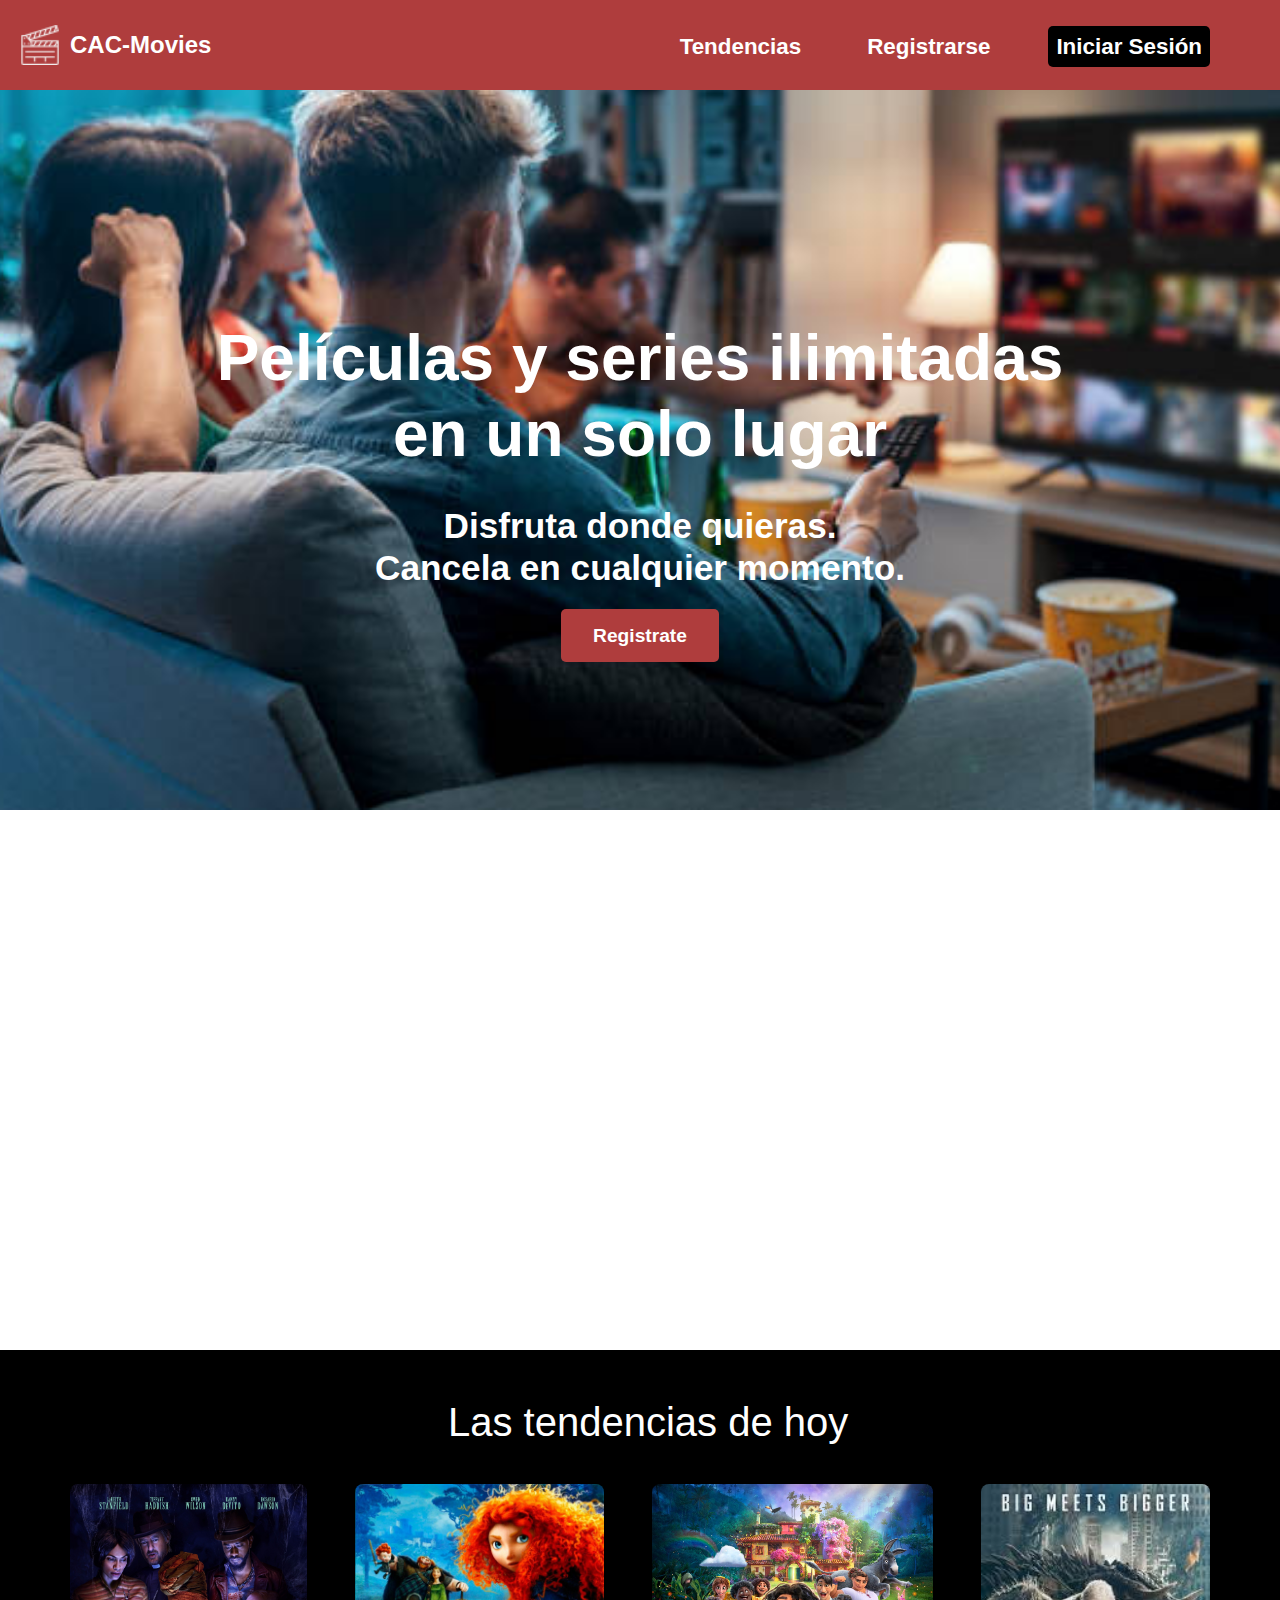
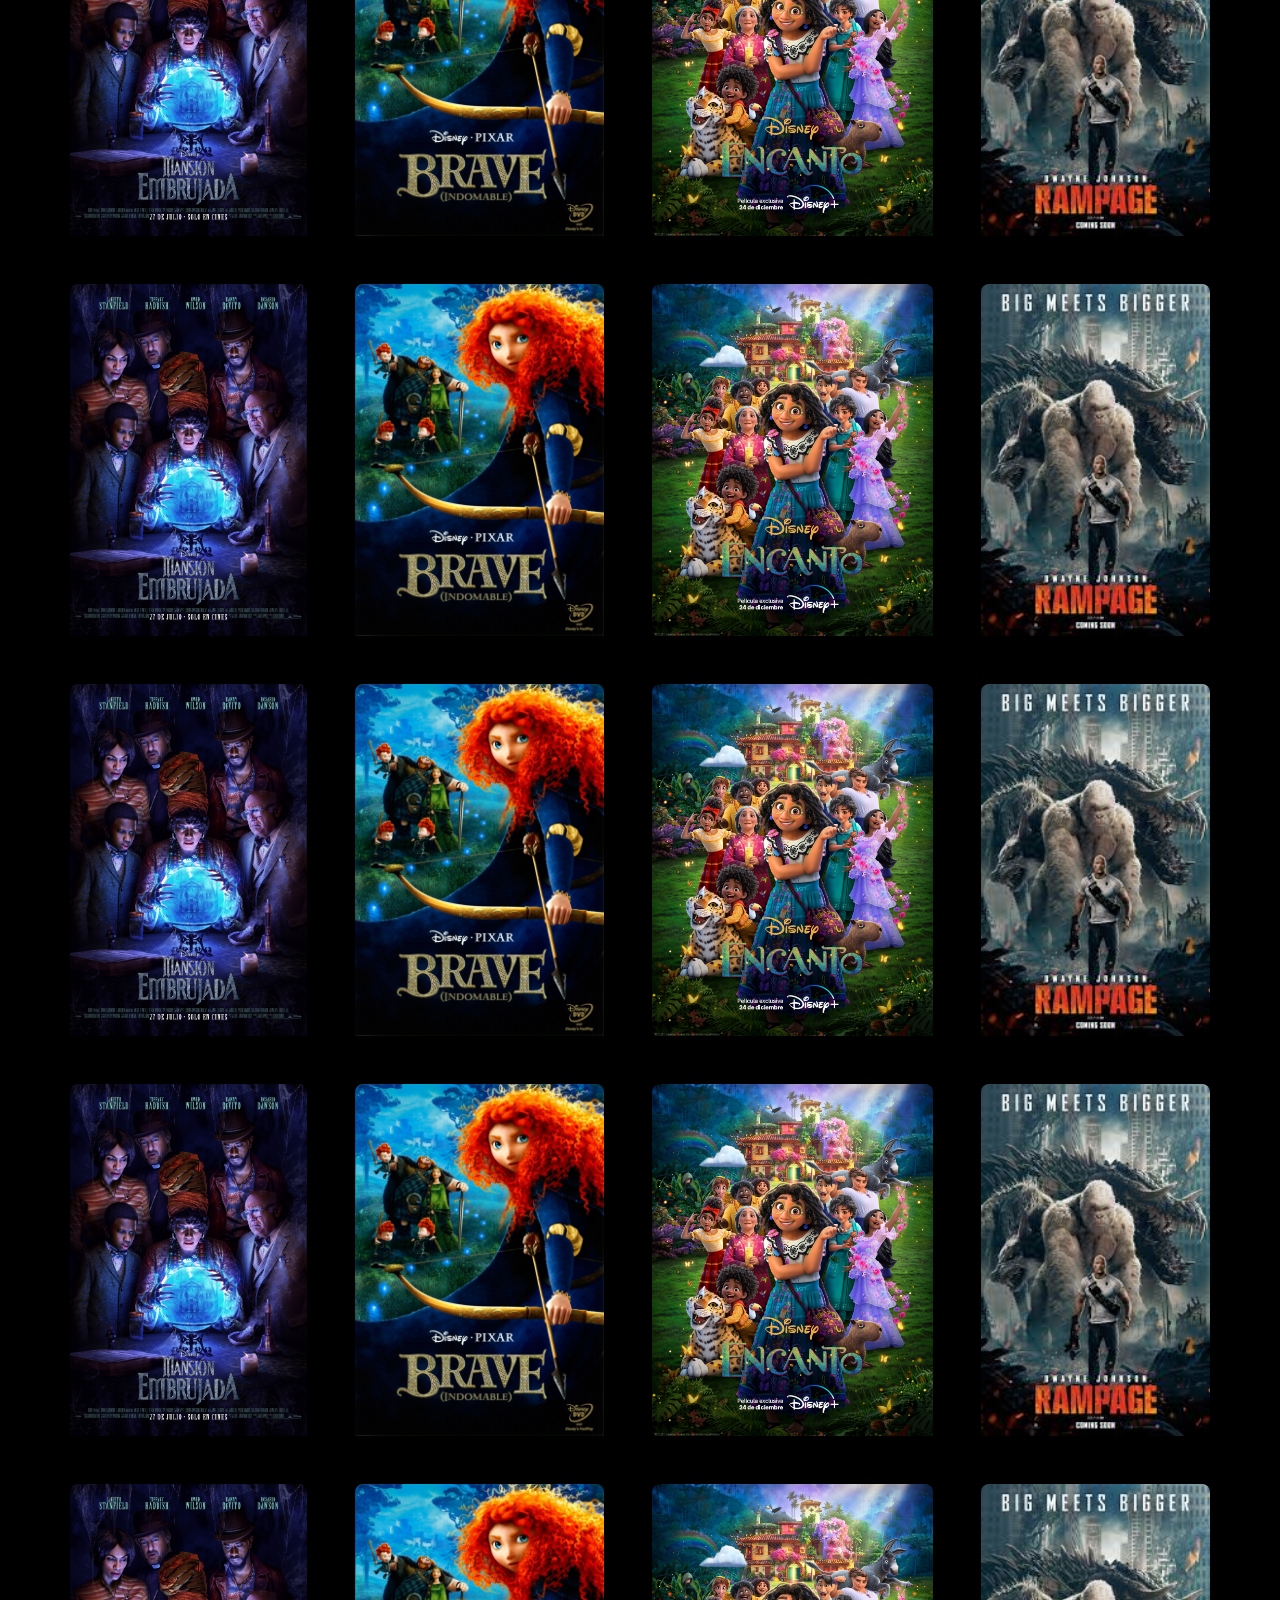
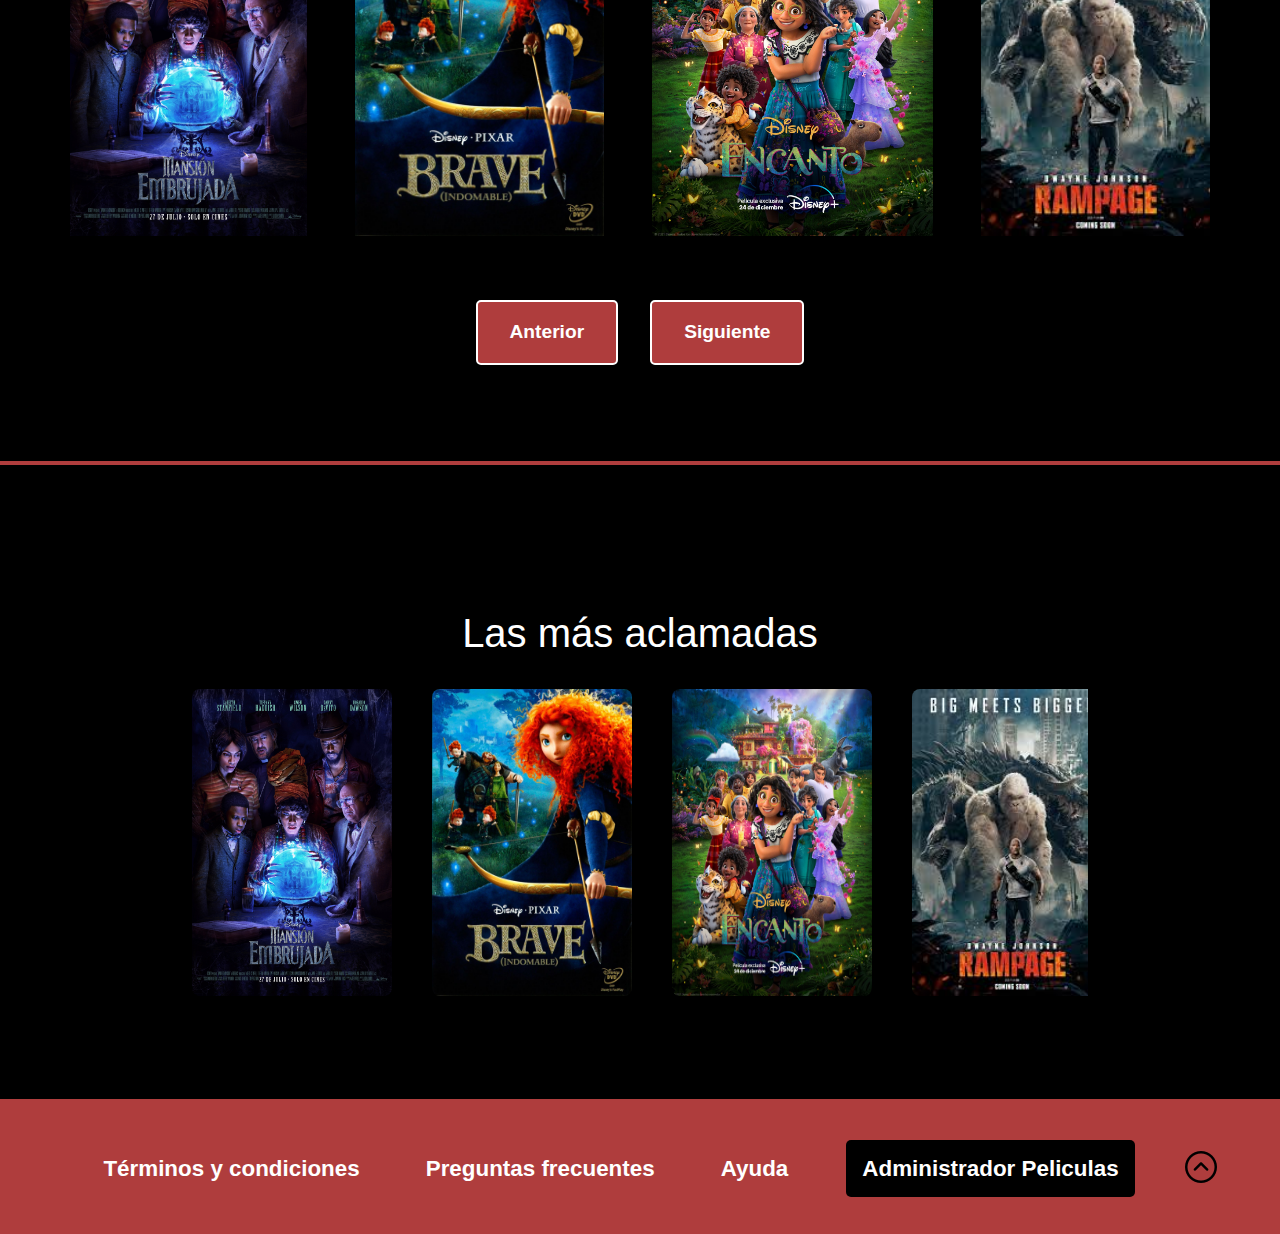
==== Entrega_Front/index.html @ 3d93bcd3 "agrego archivos" ====
<!DOCTYPE html>
<html lang="en">

<head>
    <meta charset="UTF-8">
    <meta name="viewport" content="width=device-width, initial-scale=1.0">
   
    <link rel="stylesheet" href="styles/style.css">
    <link rel="preconnect" href="https://fonts.googleapis.com">
    <link rel="preconnect" href="https://fonts.gstatic.com" crossorigin>
    <link
        href="https://fonts.googleapis.com/css2?family=Nunito+Sans:ital,opsz,wght@0,6..12,200..1000;1,6..12,200..1000&display=swap"
        rel="stylesheet">
    <link href="https://cdn.jsdelivr.net/npm/bootstrap@5.3.3/dist/css/bootstrap.min.css" rel="stylesheet"
        integrity="sha384-QWTKZyjpPEjISv5WaRU9OFeRpok6YctnYmDr5pNlyT2bRjXh0JMhjY6hW+ALEwIH" crossorigin="anonymous">
    <script src="https://cdn.jsdelivr.net/npm/bootstrap@5.3.3/dist/js/bootstrap.bundle.min.js"
        integrity="sha384-YvpcrYf0tY3lHB60NNkmXc5s9fDVZLESaAA55NDzOxhy9GkcIdslK1eN7N6jIeHz"
        crossorigin="anonymous"></script>
    <link rel="shortcut icon" href="img/claqueta.png" />
    <title>CAC-MOVIES</title>



</head>

<body>
    <nav    >
        <div class="logo">
            <img src="img/logo.png" alt=""> CAC-Movies
        </div>
        <ul class="listaNav">
            <li class="lista"><a class="linkNav" href="#tendencias">Tendencias</a></li>
            <li class="lista"><a class="linkNav" href="pages/registro.html">Registrarse</a></li>
            <li class="lista"><a class="linkNav iniciarSesion" href="pages/inicio_sesion.html">Iniciar Sesión</a></li>
        </ul>
    </nav>
    <main  id="main"  class="main">
        <section class="seccion_1">
            <div >
            <h1 class="tituloPrincipal">Películas y series ilimitadas <br> en un solo lugar</h1>
            <h2 class="subtituloPrincipal">Disfruta donde quieras. <br> Cancela en cualquier momento.</h2>
            <a class="botonRegistrarse" href="./pages/registro.html">Registrate</a>
        </div>  
        </section>

        <section class="seccion_2">
            <h2 class="tituloSection">¿Qué estas buscando para ver?</h2>
            <form class="buscador">
                <input class="inputBuscador" type="text" placeholder="Buscar..." />
                <input class="botonBuscador" type="submit" value="Buscar">
            </form>
        </section>
        <section class="seccion_3">
            <h1 class="tituloSection  tituloPeli">Las tendencias de hoy</h1>
                <section class="">
                    <div class= "d-flex justify-content-center  flex-wrap   gap-5">
                        <div class="">
                            <div class="bg-image hover-overlay ripple shadow-1-strong rounded" data-ripple-color="light" style="margin: 0 auto;">
                                <a href="pages/detalle_peli.html" class="movie">
                                    <img src="img/pelicula1.jpeg" class="w-85" style="max-width: 100%; height: auto  rounded;" />
                                    <div class="overlay">Mansión embrujada</div>
                                </a>
                              
                            </div>
                        </div>
                        
                        <div class="">
                            <div class="bg-image hover-overlay ripple shadow-1-strong rounded" data-ripple-color="light" style="margin: 0 auto;">
                                <a href="pages/detalle_peli.html" class="movie">
                                    <img src="img/peliculaBrave.jpg" class="w-85" style="max-width: 100%; height: auto  rounded;" />
                                    <div class="overlay">Brave</div>
                                </a>
                              
                            </div>
                        </div>
                       
                        <div class="">
                            <div class="bg-image hover-overlay ripple shadow-1-strong rounded" data-ripple-color="light" style="margin: 0 auto;">
                                <a href="pages/detalle_peli.html" class="movie">
                                    <img src="img/peliculaEncanto.jpeg" class="w-85" style="max-width: 100%; height: auto  rounded;" />
                                    <div class="overlay">Encanto</div>
                                </a>
                              
                            </div>
                        </div>
                        <div class="">
                            <div class="bg-image hover-overlay ripple shadow-1-strong rounded" data-ripple-color="light" style="margin: 0 auto;">
                                <a href="pages/detalle_peli.html" class="movie">
                                    <img src="img/peliRampage.jpg" class="w-85" style="max-width: 100%; height: auto  rounded;" />
                                    <div class="overlay">Rampage</div>
                                </a>
                              
                            </div>
                        </div>
                    </div>
                </section>
                <section class="">
                    <div class= "d-flex justify-content-center  flex-wrap   gap-5">
                        <div class="">
                            <div class="bg-image hover-overlay ripple shadow-1-strong rounded" data-ripple-color="light" style="margin: 0 auto;">
                                <a href="pages/detalle_peli.html" class="movie">
                                    <img src="img/pelicula1.jpeg" class="w-85" style="max-width: 100%; height: auto  rounded;" />
                                    <div class="overlay">Mansión embrujada</div>
                                </a>
                              
                            </div>
                        </div>
                        
                        <div class="">
                            <div class="bg-image hover-overlay ripple shadow-1-strong rounded" data-ripple-color="light" style="margin: 0 auto;">
                                <a href="pages/detalle_peli.html" class="movie">
                                    <img src="img/peliculaBrave.jpg" class="w-85" style="max-width: 100%; height: auto  rounded;" />
                                    <div class="overlay">Brave</div>
                                </a>
                              
                            </div>
                        </div>
                       
                        <div class="">
                            <div class="bg-image hover-overlay ripple shadow-1-strong rounded" data-ripple-color="light" style="margin: 0 auto;">
                                <a href="pages/detalle_peli.html" class="movie">
                                    <img src="img/peliculaEncanto.jpeg" class="w-85" style="max-width: 100%; height: auto  rounded;" />
                                    <div class="overlay">Encanto</div>
                                </a>
                              
                            </div>
                        </div>
                        <div class="">
                            <div class="bg-image hover-overlay ripple shadow-1-strong rounded" data-ripple-color="light" style="margin: 0 auto;">
                                <a href="pages/detalle_peli.html" class="movie">
                                    <img src="img/peliRampage.jpg" class="w-85" style="max-width: 100%; height: auto  rounded;" />
                                    <div class="overlay">Rampage</div>
                                </a>
                              
                            </div>
                        </div>
                    </div>
                </section>
                <section class="">
                    <div class= "d-flex justify-content-center  flex-wrap   gap-5">
                        <div class="">
                            <div class="bg-image hover-overlay ripple shadow-1-strong rounded" data-ripple-color="light" style="margin: 0 auto;">
                                <a href="pages/detalle_peli.html" class="movie">
                                    <img src="img/pelicula1.jpeg" class="w-85" style="max-width: 100%; height: auto  rounded;" />
                                    <div class="overlay">Mansión embrujada</div>
                                </a>
                              
                            </div>
                        </div>
                        
                        <div class="">
                            <div class="bg-image hover-overlay ripple shadow-1-strong rounded" data-ripple-color="light" style="margin: 0 auto;">
                                <a href="pages/detalle_peli.html" class="movie">
                                    <img src="img/peliculaBrave.jpg" class="w-85" style="max-width: 100%; height: auto  rounded;" />
                                    <div class="overlay">Brave</div>
                                </a>
                              
                            </div>
                        </div>
                       
                        <div class="">
                            <div class="bg-image hover-overlay ripple shadow-1-strong rounded" data-ripple-color="light" style="margin: 0 auto;">
                                <a href="pages/detalle_peli.html" class="movie">
                                    <img src="img/peliculaEncanto.jpeg" class="w-85" style="max-width: 100%; height: auto  rounded;" />
                                    <div class="overlay">Encanto</div>
                                </a>
                              
                            </div>
                        </div>
                        <div class="">
                            <div class="bg-image hover-overlay ripple shadow-1-strong rounded" data-ripple-color="light" style="margin: 0 auto;">
                                <a href="pages/detalle_peli.html" class="movie">
                                    <img src="img/peliRampage.jpg" class="w-85" style="max-width: 100%; height: auto  rounded;" />
                                    <div class="overlay">Rampage</div>
                                </a>
                              
                            </div>
                        </div>
                    </div>
                </section>
                <section class="">
                    <div class= "d-flex justify-content-center  flex-wrap   gap-5">
                        <div class="">
                            <div class="bg-image hover-overlay ripple shadow-1-strong rounded" data-ripple-color="light" style="margin: 0 auto;">
                                <a href="pages/detalle_peli.html" class="movie">
                                    <img src="img/pelicula1.jpeg" class="w-85" style="max-width: 100%; height: auto  rounded;" />
                                    <div class="overlay">Mansión embrujada</div>
                                </a>
                              
                            </div>
                        </div>
                        
                        <div class="">
                            <div class="bg-image hover-overlay ripple shadow-1-strong rounded" data-ripple-color="light" style="margin: 0 auto;">
                                <a href="pages/detalle_peli.html" class="movie">
                                    <img src="img/peliculaBrave.jpg" class="w-85" style="max-width: 100%; height: auto  rounded;" />
                                    <div class="overlay">Brave</div>
                                </a>
                              
                            </div>
                        </div>
                       
                        <div class="">
                            <div class="bg-image hover-overlay ripple shadow-1-strong rounded" data-ripple-color="light" style="margin: 0 auto;">
                                <a href="pages/detalle_peli.html" class="movie">
                                    <img src="img/peliculaEncanto.jpeg" class="w-85" style="max-width: 100%; height: auto  rounded;" />
                                    <div class="overlay">Encanto</div>
                                </a>
                              
                            </div>
                        </div>
                        <div class="">
                            <div class="bg-image hover-overlay ripple shadow-1-strong rounded" data-ripple-color="light" style="margin: 0 auto;">
                                <a href="pages/detalle_peli.html" class="movie">
                                    <img src="img/peliRampage.jpg" class="w-85" style="max-width: 100%; height: auto  rounded;" />
                                    <div class="overlay">Rampage</div>
                                </a>
                              
                            </div>
                        </div>
                    </div>
                </section>
                <section class="">
                    <div class= "d-flex justify-content-center  flex-wrap   gap-5">
                        <div class="">
                            <div class="bg-image hover-overlay ripple shadow-1-strong rounded" data-ripple-color="light" style="margin: 0 auto;">
                                <a href="pages/detalle_peli.html" class="movie">
                                    <img src="img/pelicula1.jpeg" class="w-85" style="max-width: 100%; height: auto  rounded;" />
                                    <div class="overlay">Mansión embrujada</div>
                                </a>
                              
                            </div>
                        </div>
                        
                        <div class="">
                            <div class="bg-image hover-overlay ripple shadow-1-strong rounded" data-ripple-color="light" style="margin: 0 auto;">
                                <a href="pages/detalle_peli.html" class="movie">
                                    <img src="img/peliculaBrave.jpg" class="w-85" style="max-width: 100%; height: auto  rounded;" />
                                    <div class="overlay">Brave</div>
                                </a>
                              
                            </div>
                        </div>
                       
                        <div class="">
                            <div class="bg-image hover-overlay ripple shadow-1-strong rounded" data-ripple-color="light" style="margin: 0 auto;">
                                <a href="pages/detalle_peli.html" class="movie">
                                    <img src="img/peliculaEncanto.jpeg" class="w-85" style="max-width: 100%; height: auto  rounded;" />
                                    <div class="overlay">Encanto</div>
                                </a>
                              
                            </div>
                        </div>
                        <div class="">
                            <div class="bg-image hover-overlay ripple shadow-1-strong rounded" data-ripple-color="light" style="margin: 0 auto;">
                                <a href="pages/detalle_peli.html" class="movie">
                                    <img src="img/peliRampage.jpg" class="w-85" style="max-width: 100%; height: auto  rounded;" />
                                    <div class="overlay">Rampage</div>
                                </a>
                              
                            </div>
                        </div>
                    </div>
                </section>

               
                <div class="paginacion">
                    <a class="botonRegistrarse  btn-pag" href="./pages/registrarse.html">Anterior</a>
                    <a class="botonRegistrarse  btn-pag" href="./pages/registrarse.html">Siguiente</a>
                </div>
        </section>
        <section class="seccion_4">
            
            <h2 class="tituloSection  tit-carrousel   ">Las más aclamadas</h2>
            
            <div class="carousel-container">
                <div class="carousel">
                    <!--  imágenes -->
                    <img src="img/pelicula1.jpeg" alt="Película 1">
                    <img src="img/peliculaBrave.jpg" alt="Película 2">
                    <img src="img/peliculaEncanto.jpeg" alt="Película 3">
                    <img src="img/peliRampage.jpg" alt="Película 3">
                    <img src="img/pelicula1.jpeg" alt="Película 1">
                    <img src="img/peliculaBrave.jpg" alt="Película 2">
                    <img src="img/peliculaEncanto.jpeg" alt="Película 3">
                </div>
            </div>
        </section>
</main>
<footer class="footer">
   
        <ul class="lista-footer">
            <li class="lista"><a class="linkNav" href="">Términos y condiciones</a></li>
            <li class="lista"><a class="linkNav" href="">Preguntas frecuentes</a></li>
            <li class="lista"><a class="linkNav" href="">Ayuda</a></li>
            <li class="lista"><a class="linkNav administradorPeliculas" href="">Administrador Peliculas</a></li>
        </ul>
        <a href="#main" class="flecha">
            <img src="img/flecha-hacia-arriba.png" alt="ir-arriba">
        </a>
</footer>


</body>

</html>
---- Entrega_Front/styles/style.css ----
/* <uniquifier>: Use a unique and descriptive class name
// <weight>: Use a value from 200 to 1000 */
* {
    margin: 0;
    padding: 0;
    box-sizing: border-box;
    font-family: 'Nunito', sans-serif;
    font-optical-sizing: auto;
    font-weight: 400;
    font-style: normal;
    font-variation-settings:
        "wdth" 100,
        "YTLC" 500;
         
}

/* Estilo para la barra de desplazamiento */
::-webkit-scrollbar {
    overflow-x: hidden;
    width: 12px; /* Ancho de la barra de desplazamiento */
}

/* Estilo para el pulgar de la barra de desplazamiento */
::-webkit-scrollbar-thumb {
    background-color:  rgb(175, 61, 61); /* Color del pulgar */
    border-radius: 10px; /* Borde redondeado */
}




body {
    background-color: #181419;
    color: white;
    overflow-x: hidden;
}


nav {
    display: flex;
    justify-content: space-between;
    align-items: center;
    padding: 10px 20px;
    background-color: rgb(175, 61, 61);
    color: white;
    height: 10vh;
    overflow: hidden;
    position: fixed;
    /* Fijar el navbar en la parte superior */
    width: 100%;
    /* Asegurar que ocupe todo el ancho de la ventana */
    z-index: 1000;
    /* Asegurar que esté por encima de otros elementos */
    /* Resto de tu estilo... */
    top: 0;
}

.logo {
    display: flex;
    align-items: center;
    /* Alinear el logo verticalmente */
    font-weight: 600;
    font-size: x-large;

    &:hover {
        animation: sacudir-logo 0.30s infinite;
    }
}


@keyframes sacudir-logo {
    0% {
        transform: translate(0, 0) rotate(0deg);
    }

    25% {
        transform: translate(5px, 5px) rotate(8deg);
    }

    50% {
        transform: translate(0, 0) rotate(0eg);
    }

    75% {
        transform: translate(-5px, 5px) rotate(-8deg);
    }

    100% {
        transform: translate(0, 0) rotate(0deg);
    }
}


.logo img {
    height: 40px;
    margin-right: 10px;
}

.listaNav {
    list-style: none;
    display: flex;
    align-items: center;
}

.lista {
    margin-top: 20px;
    margin-right: 50px;
}

.linkNav {
    text-decoration: none;
    color: white;
    font-weight: 700;
    font-size: 1.4rem;
    padding: 0.5rem 0.5rem;
    /* Agregar efecto de botón presionado */
    transition: transform 0.3s, box-shadow 0.3s;

    &:hover {
        transform: scale(0.95);
        box-shadow: 0 0 10px rgba(0, 0, 0, 0.3);
        border-radius: 5px;
    }
}

.linkNav.iniciarSesion {
    background-color: black;
    color: white;
    border-radius: 5px;
    /* Agregar efecto de botón presionado */
    transition: transform 0.3s, box-shadow 0.3s;


}

.linkNav.iniciarSesion:hover {
    background-color: rgb(175, 61, 61);

}

.seccion_1 {
    color: white;
    background: url(../img/mirandoPeli2.jpg);
    background-size: cover;
    background-position: center;

    height: 90vh;
    display: flex;
    flex-direction: column;
    justify-content: center;
    align-items: center;
    text-align: center;

}





.tituloPrincipal {
    font-size: 4rem;
    font-weight: 700;
    margin-top: 10rem;
    margin-bottom: 2rem;
}

.subtituloPrincipal {
    font-size: 2.2rem;
    font-weight: 600;
    margin-bottom: 2rem;
}


.botonRegistrarse {
    background-color: rgb(175, 61, 61);
    margin-top: 5%;
    margin-bottom: 10%;
    color: white;
    padding: 1rem 2rem;
    border-radius: 5px;
    font-size: 1.2rem;
    font-weight: 700;
    text-decoration: none;
    /* Agregar efecto de botón presionado */
    transition: transform 0.3s, box-shadow 0.3s;

}

.botonRegistrarse:hover {
    background-color: rgb(175, 61, 61);
    transform: scale(0.95);
    box-shadow: 0 0 10px rgba(255, 255, 255, 0.3);
}


.seccion_2 {
    width: 100%;
    background-color: black;
    color: white;
    height: 60vh;
    display: flex;
    flex-direction: column;
    justify-content: center;
    align-items: center;
    border-bottom: solid 4px rgb(175, 61, 61);
    padding-bottom: 0.5rem;
    transform: translateY(100px);
    /* Empieza la sección 2 desde abajo */
    opacity: 0;
    /* Inicialmente oculta la sección 2 */
    animation: appearFromBottom 1s forwards;
}

@keyframes appearFromBottom {
    from {
        transform: translateY(100px);
        opacity: 0;
    }

    to {
        transform: translateY(0);
        opacity: 1;
    }
}






.tituloSection {
    font-size: 2.5rem;
    font-weight: 500;
    margin-top: 2rem;
    margin-bottom: 1rem;
}

.buscador {
    display: flex;
    justify-content: center;
    align-items: center;
    margin-top: 1rem;
    margin-bottom: 1rem;
}

.inputBuscador {
    border: 2px solid white;
    border-radius: 25px;
    color: #ffffff;
    font-size: 1.2rem;
    height: 50px;
    margin: 20px 0px;
    outline: none;
    padding: 0px 20px;
    width: 500px;
}

.botonBuscador {
    background-color: rgb(175, 61, 61);
    display: inline-block;
    color: white;
    height: 50px;
    margin: 20px 10px;
    padding: 0 20px;
    border-radius: 25px;
    font-size: 1.2rem;
    font-weight: 700;
    border: 3px solid white;
    text-align: center;
    /* Agregar efecto de botón presionado */
    transition: transform 0.3s, box-shadow 0.3s;

    &:hover {
        background-color: rgb(175, 61, 61);
        transform: scale(0.95);
        box-shadow: 0 0 10px rgba(255, 255, 255, 0.3);
    }
}

.seccion_3 {
    background-color: black;
    padding: 1rem 0;
    color: white;


}

.tituloPeli {
    margin-left: 35%;
    margin-bottom: 3%;

}

.movie {
    position: relative;
    overflow: hidden;
    transition: transform 0.3s ease-out;
}

.movie img {
    
    max-width: 100%;
    height: 400px; /* Establecer una altura fija para todas las imágenes */
    object-fit: cover; /* Escalar las imágenes manteniendo la proporción */
    border-radius: 8px;
    transition: transform 0.3s ease-out, filter 0.3s ease-out;
    padding-bottom: 3rem;

}

.movie:hover img {
    transform: scale(0.9);
    filter: blur(5px);
    box-shadow: 0 0 40px rgb(175, 61, 61);
    /* Aumentar el resplandor en hover */
}

.movie .overlay {
    position: absolute;
    top: 0;
    left: 0;
    width: 100%;
    height: 100%;

    color: white;
    display: flex;
    justify-content: center;
    align-items: center;
    opacity: 0;
    transition: opacity 0.3s ease-out;
}

.movie:hover .overlay {
    opacity: 1;

}


.paginacion {
    display: flex;
    justify-content: center;
    border-bottom: solid 4px rgb(175, 61, 61);
    padding-bottom: 2rem;

}

.btn-pag {
   margin: 1rem;
    border: solid 2px white;
    margin-bottom: 4rem;
}

.seccion_4{
  padding-top: 4rem;
    background-color: black;
    color: white;
   padding: 6rem;
   padding-left: 12rem; /* Agrega espacio a la izquierda */
   padding-right: 12rem; /* Agrega espacio a la derecha */
   
}

.tit-carrousel  {
    text-align: center;
    margin-bottom: 2rem;
}


.carousel-container {
    width: 100%;
    overflow-y: hidden; /* Ocultar la barra de desplazamiento vertical */
    overflow-x: auto; /* Habilita la barra de desplazamiento horizontal */
    white-space: nowrap; /* Evita que las imágenes se rompan en múltiples líneas */
}

.carousel {
    display: inline-flex; /* Muestra las imágenes en una fila */
    gap: 40px; /* Espacio entre las imágenes */
}

.carousel img {
    width: 200px; /* Ancho de cada imagen */
    height: auto; /* Altura automática para mantener la proporción */
    border-radius: 8px; /* Borde redondeado */
    box-shadow: 0 0 10px rgba(0, 0, 0, 0.3); /* Sombra suave */
    transition: transform 0.3s ease-out; /* Transición suave al pasar el mouse */
}

.carousel img:hover {
    transform: scale(1.1); /* Aumenta ligeramente el tamaño al pasar el mouse */
}

.carousel-container::-webkit-scrollbar {
    width: 0.3rem; /* Ancho de la barra de desplazamiento */
}

.carousel-container::-webkit-scrollbar-thumb {
   
    background-color:  rgb(175, 61, 61);
    border-radius: 10px; /* Borde redondeado de la barra */
   /* border: 2px solid black; /* Borde de la barra */
}

footer{
    display: flex;
    justify-content: center;
    align-items: center;
    padding: 10px 20px;
    background-color: rgb(175, 61, 61);
    color: white;
    height: 15vh;
  
}


    .lista-footer{
        list-style: none;
        display: flex;
        align-items: center;
        .listaItem{
            margin-left:20px;
            .linkNav{
                text-decoration: none;
                color:#ffffff;
                font-weight: 700;
                font-size: 1.2rem;
            }
            .administradorPeliculas{
                background-color: #181419;
                color: white;
                padding: 0.5rem 1rem;
                border-radius: 5px;
            }
        }
    }
    .flechaArriba{
        position: fixed;
        bottom: 20px;
        right: 20px;
        color: white;
        cursor: pointer;
    }

    .administradorPeliculas{
        background-color: black;
        color: white;
        border-radius: 5px;
        /* Agregar efecto de botón presionado */
        transition: transform 0.3s, box-shadow 0.3s;
        padding: 1rem;
    }


    /*  PAGINA DETALLE -------------------------*/
    .logo-link{
    text-decoration: none;
    color: white;
    
    }


    .seccion1-detalle {
        color: white;
        
        background:linear-gradient(to right top, #6d6969a7, #6d6969a7),url("../img/pelicula1.jpeg");
        
        background-size: cover;
        background-position: center;
        height: 90vh;
        display: flex;
        flex-direction: row;
        justify-content: center;
        align-items: center;
        text-align: center;
       
    }
    
    .fondo-detalle {
        position: absolute;
        top: 0;
        left: 0;
        width: 100%;
        height: 100%;
      /*  background-color: rgba(255, 255,255, 0.7); /* Fondo semi-transparente */
        background-position: center;
        display: flex;
        flex-direction: row;
        justify-content: center;
        align-items: center;
        margin: 1%;
    }
    
    .card-detalle{
        width: 40%;
    }



    .img-detalle{
        display: flex;
        width: 70%;
        height: 80%;
        margin-left: 25%;
        margin-top: 25%;
        margin-bottom: 20%;
        border-radius: 20px;
    }
    
    
    .info-peli{
        color:white;
        font-size: 1.2rem;
        width: 60%;
        justify-content: center;
        text-align: start;
      
        font-weight: 700;
        margin-left: 3%;
        margin-right: 20%;
        h1{
            font-size: 2.2rem;
            font-weight: 700;
        }
        h2{
            margin-top:20px;
        }
      
    }
    
    
   


/* Estilos para la sección 2 */
.seccion2-detalle {
    width: 100%;
    height: 90vh;
    background-color: black;
    color: white;
    display: flex; /* Utilizamos flexbox para organizar los elementos */
    flex-direction: column; /* Columna principal */
    justify-content: center; /* Centramos los elementos horizontalmente */
    align-items: center; /* Centramos los elementos verticalmente */
    padding: 20px 10px; /* Añadimos un poco de espacio alrededor del contenido */
    text-align: center; /* Alineación del texto */
   
}

.contenido {
    display: flex; /* Utilizamos flexbox para organizar los elementos internos */
    flex-direction: row; /* Colocamos los elementos en fila */
    justify-content: space-between; /* Centramos los elementos horizontalmente */
    align-items: center; /* Centramos los elementos verticalmente */
    margin-bottom: 6%;
}

.video {
    margin-right: 10px; /* Margen a la derecha para separar del siguiente elemento */
}

.video iframe {
    width: 700px; /* Ancho deseado del iframe del video */
    height: 400px; /* Altura deseada del iframe del video */
}


.titulo-video{
    text-align: start;
    margin-right: 50%;
    margin-top: 4%;
}
.redes-info{
    display: flex;
    flex-direction: column;
}
.redes,
.info {
    margin-left: 10px; /* Margen a la izquierda para separar del elemento anterior */
}

.lista-redes {
    display: flex;
    list-style: none; /* Elimina los puntos de viñeta */
    padding: 0; /* Elimina el relleno predeterminado de la lista */
}


.redes-info {
    margin-left: 20px; /* Reducimos el margen izquierdo para la sección de redes-info */
}

.lista-redes li {
    margin-left: 10px; /* Reducimos el margen entre los íconos de redes */
}

.info {
    margin-top: 20px; /* Aumentamos el margen superior de la tabla de información */
}



.lista-redes li {
   
    margin-left: 30px;
    margin-right: 10px; /* Agrega un pequeño margen entre los iconos */
}


.lista-redes li img {
    width: 60px; /* Ajusta el ancho deseado de los íconos */
    height: auto; /*
     Mantenemos la proporción de aspecto */
}

.img-twiter{
    width: 60px;
}
.info table {
    width: 100%; /* Ancho completo de la tabla */
    margin-top: 10px; /* Margen hacia arriba para separar del elemento anterior */
}

.info table td {
    font-size: 1.2rem;
    padding: 10px;
}


    /* Otros estilos... */

/* Media query para dispositivos móviles */
@media only screen and (max-width: 600px) {
    /* Estilos específicos para dispositivos móviles */

    /* Estilos del nav */
    nav{
        height: initial;
    
            margin-left:2px;
            margin-right: 8px;
            flex-direction: column;
           
            row-gap: 8px;
            .logo{
                font-size: 1.2rem;
                font-weight:700;
            }
            .listaNav{
               
                padding:initial;
                .lista{
                    .linkNav{
                        font-weight: 300;
                        margin-right: initial;
                        font-size: 0.8rem;
                        padding: 0.2rem;
                        
                    }
                  
                }
            }
        }
    



    .seccion_1 {
        padding: 20px; /* Aumentar el padding */
        text-align: center; /* Centrar texto */
    }

    .tituloPrincipal {
        font-size: 2rem; /* Reducir el tamaño del título */
        margin-top: 5rem; /* Ajustar el margen superior */
        margin-bottom: 1rem; /* Ajustar el margen inferior */
    }

    .subtituloPrincipal {
        font-size: 1.2rem; /* Reducir el tamaño del subtítulo */
        margin-bottom: 1rem; /* Ajustar el margen inferior */
    }

    .botonRegistrarse {
        margin-top: 20px; /* Ajustar el margen superior */
        margin-bottom: 20px; /* Ajustar el margen inferior */
        font-size: 1rem; /* Reducir el tamaño del botón */
        padding: 0.8rem 1.5rem; /* Ajustar el relleno */
    }

    /* Estilos de las secciones 2, 3 y 4 */
    .tituloSection {
        text-align: center; /* Centrar el texto */
        margin-bottom: 1rem; /* Ajustar el margen inferior */
        margin-right: 20%;
    }


    .buscador{
        width: 330px;
        margin: 3rem;
    }

    .seccion_3 .imagenes-container {
        display: flex;
        justify-content: center;
        margin-left: 10%;
    }

    .seccion_3 .imagenes-container img {
        width: 70%; /* Reducir el ancho de las imágenes */
        margin: 4px; /* Centrar horizontalmente */
        margin-left: 10%;
    }

    .seccion_4{
        padding-top: 4rem;
         
         padding: 2rem;
         padding-left: 2rem; /* Agrega espacio a la izquierda */
         padding-right: 1rem; /* Agrega espacio a la derecha */
         
      }

    /* Estilos del carrousel */
    .carousel img {
        width: 80%; /* Ajustar el ancho de las imágenes */
    }

    /* Estilos del footer */
    footer {
        flex-direction: column; /* Cambiar la dirección del flexbox a columna */
        height: auto; /* Altura automática */
        align-items: center; /* Centrar elementos */
        padding: 10px; /* Aumentar el padding */
    }




    .lista-footer {
        margin-top: 10px; /* Ajustar el margen superior */
        display: flex; /* Mostrar elementos en línea */
        justify-content: center; /* Centrar elementos horizontalmente */
        flex-wrap: wrap; /* Permitir envolver elementos */
    }

    .listaItem {
        margin-left: 8px; /* Ajustar el margen izquierdo */
        margin-right: 8px; /* Ajustar el margen derecho */
    }

    /*pagina detalle para mobile------------------------------------------------*/
/* Estilos de la sección 1 */


    /* Estilos de la sección 1 */
    .seccion1-detalle {
        padding: 20px;
        text-align: center;
        height: 800px;
       
    }  

    .fondo-detalle{
        height:800px;
        flex-direction: column;
        justify-content: center;
        align-items: center;
    }
   
    .card-detalle{
        width: 100%;
        height: 400px;
        margin:10%;
    }

    .img-detalle {
        width: 200px;
        height: 300px;
        border-radius: 10px;
    }

    .info-peli{
        
        font-size: 0.9rem;
        width: 70%;
        justify-content: center;
        text-align: center;
      
        font-weight: 400;
        margin-left: 2%;
        margin-right: 12%;
        h1{
            font-size: 1.2rem;
            font-weight: 600;
        }
        h2{
            font-size:1.1rem ;
            margin-top:10px;
        }
      
    }
  /*  .omitir{
        display: none;
    }*/

    /* Estilos de la sección 2 -------------------------------*/
    .seccion2-detalle {
        padding: 20px;
        text-align: center;
        
    }

    .contenido {
        display: flex; /* Utilizamos flexbox para organizar los elementos internos */
        flex-direction: column; /* Colocamos los elementos en fila */
        justify-content: center; /* Centramos los elementos horizontalmente */
        align-items: center; /* Centramos los elementos verticalmente */
        margin-bottom: 6%;
        
    }

    .titulo-video{
        margin-top: 100px;
      
    }
    .video iframe {
        width: 400px; /* Ancho deseado del iframe del video */
        height: 300px; /* Altura deseada del iframe del video */
    }

    .redes-info,
    .info {
        width: 100%;
        margin: 0 auto 20px;
        text-align: center;
    }

    .redes{
        margin-left: 10%;
    }

    .lista-redes{
        margin-top: 8%;
        margin-left: 10%;
       
    }
    .lista-redes li {
        justify-content: center;
        align-items: center;
        margin: 10px;
        margin-left: 10px;
    }

    .lista-redes li img {
        width: 50px; /* Ajusta el ancho deseado de los íconos */
        height: auto; /*
         Mantenemos la proporción de aspecto */
    }

    .info table {
        width: 100%;
        margin-left: auto; /* Centramos la tabla horizontalmente */
        margin-right: auto;
        margin-bottom: 80px;
    }

    .info table td {
        padding: 5px;
        text-align: center;
    }
}
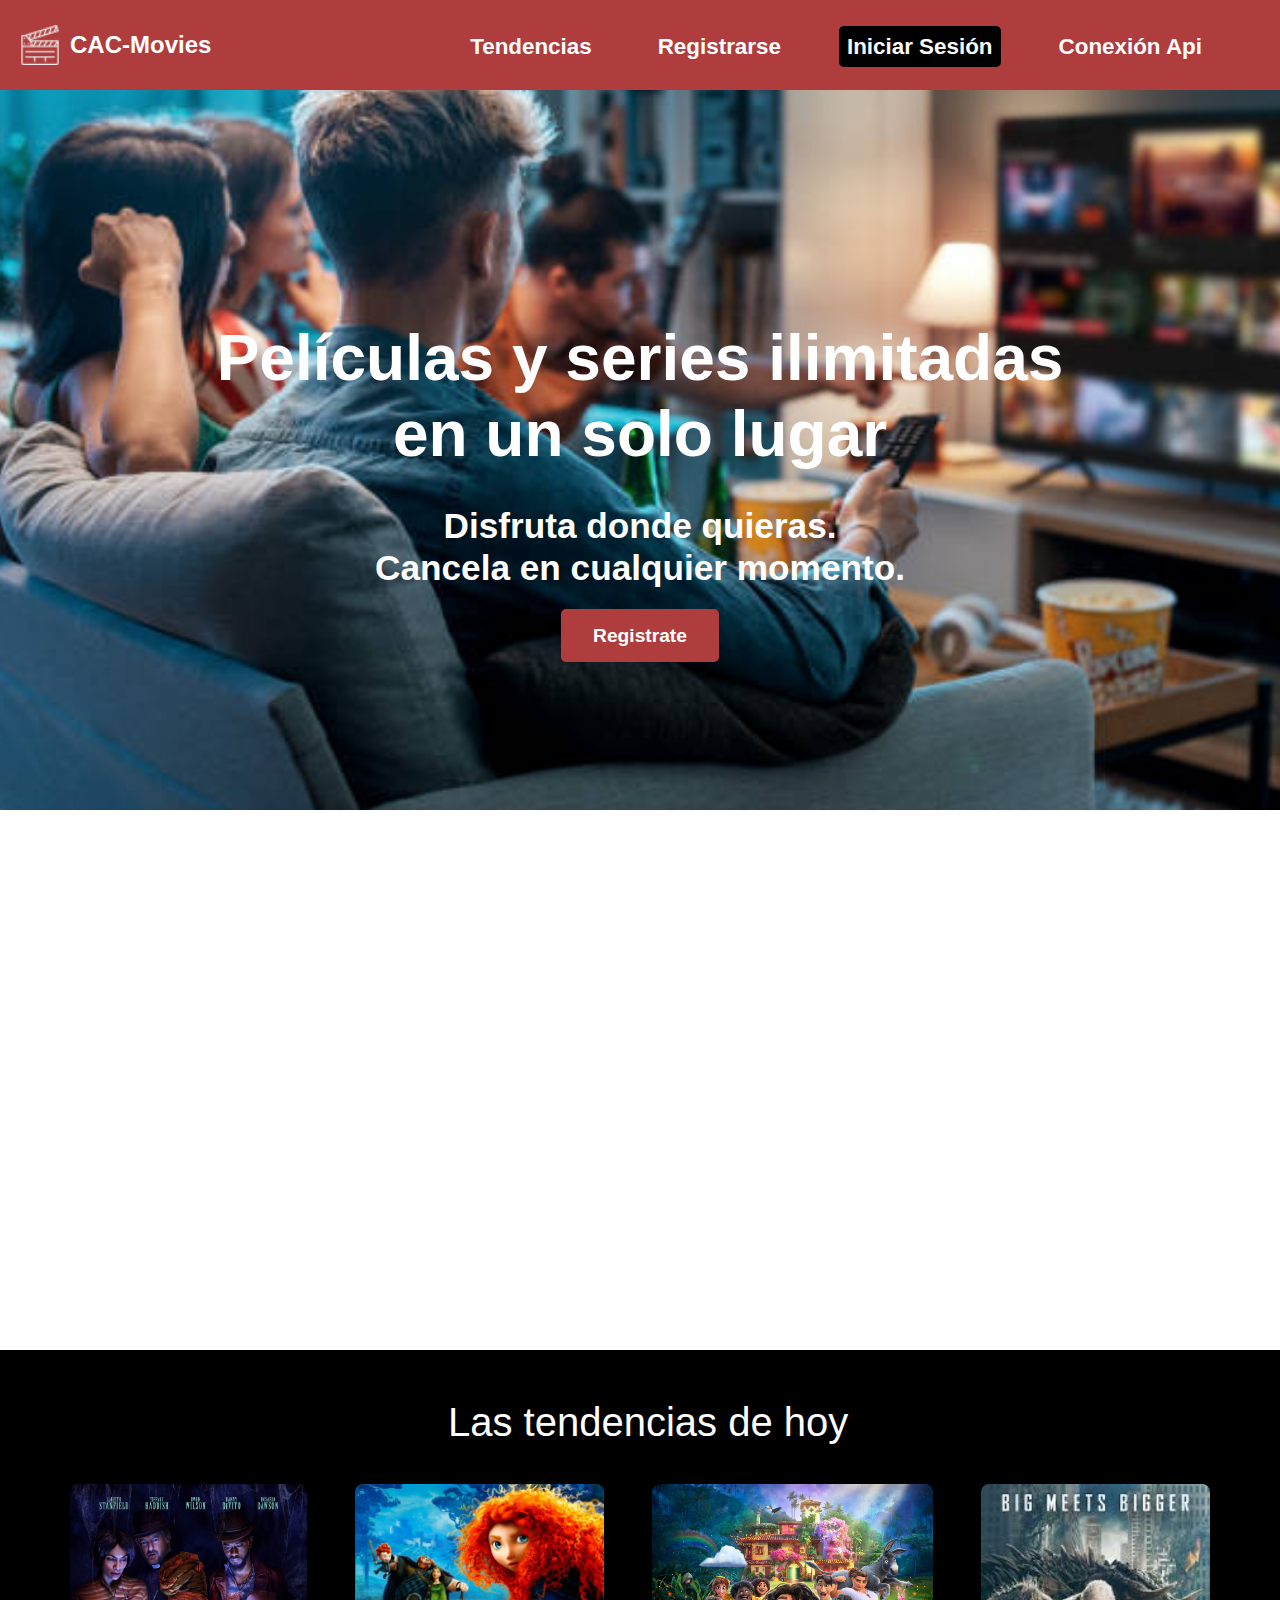
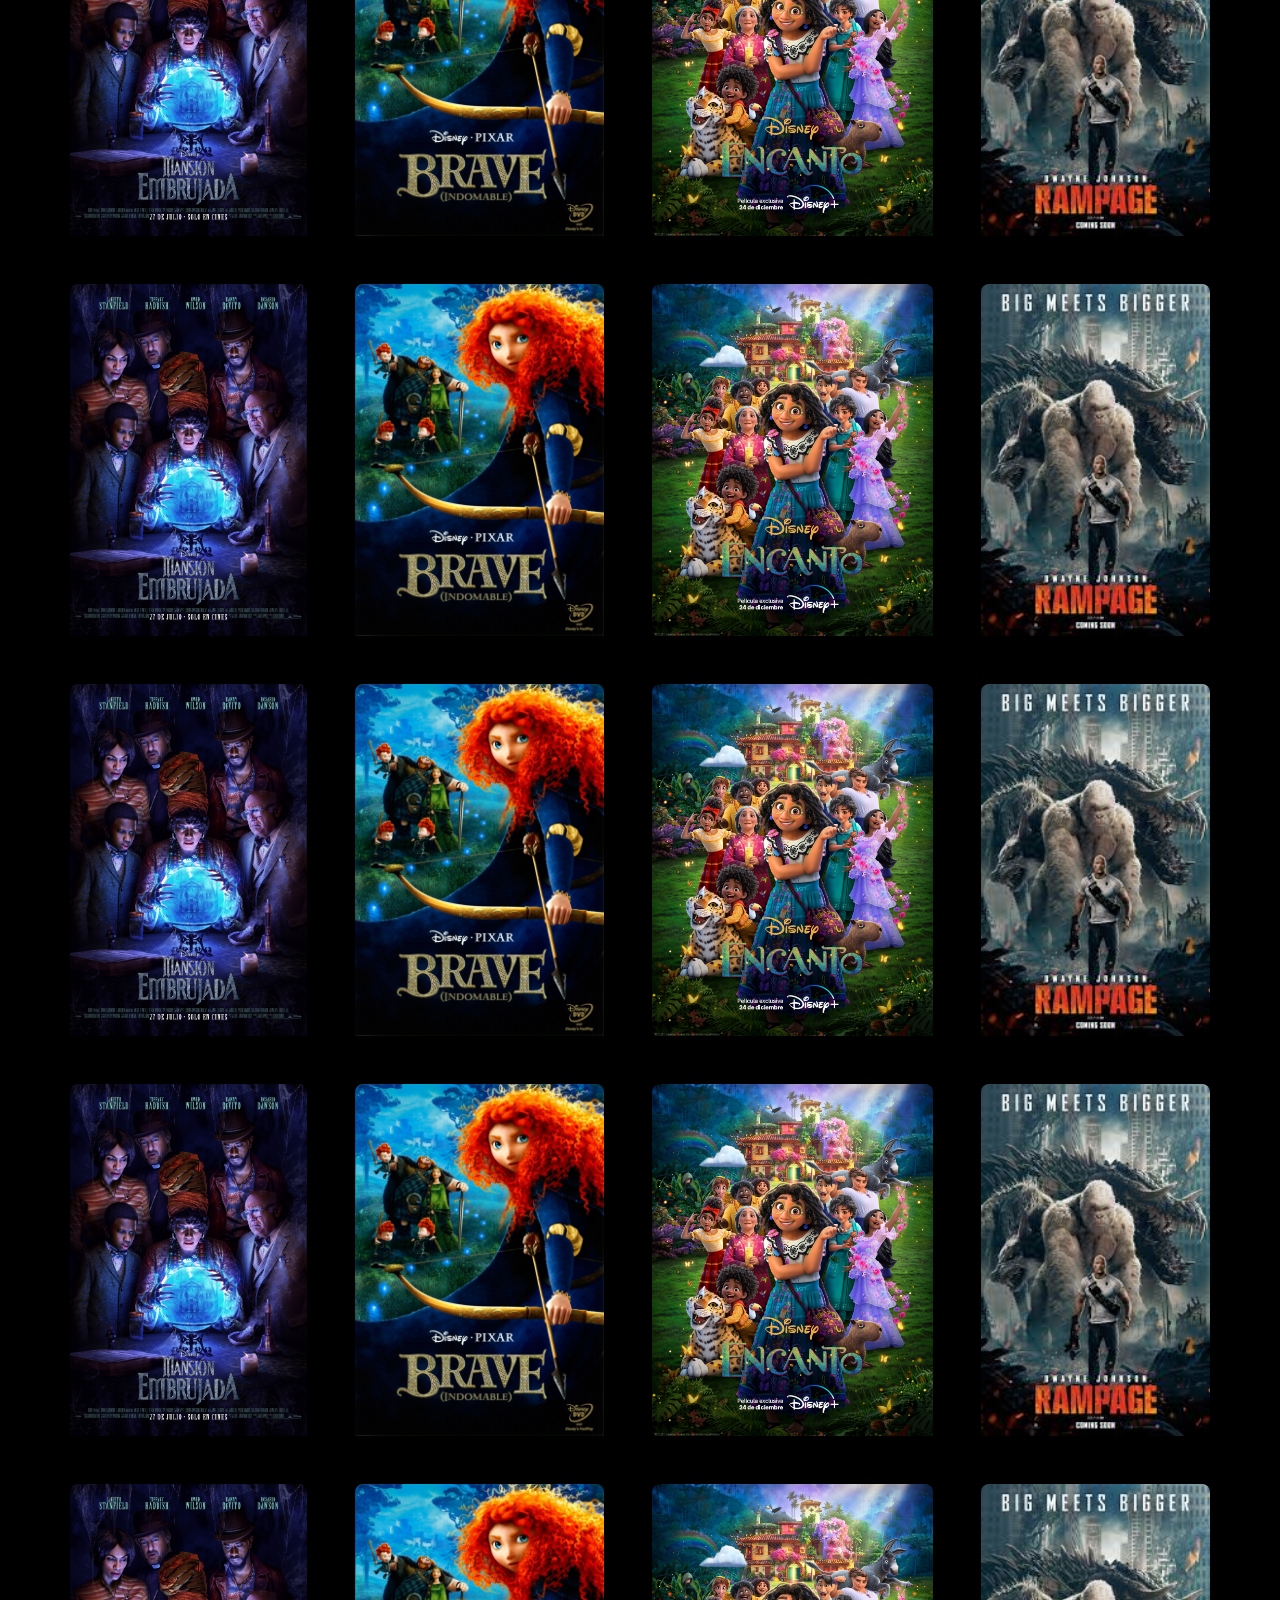
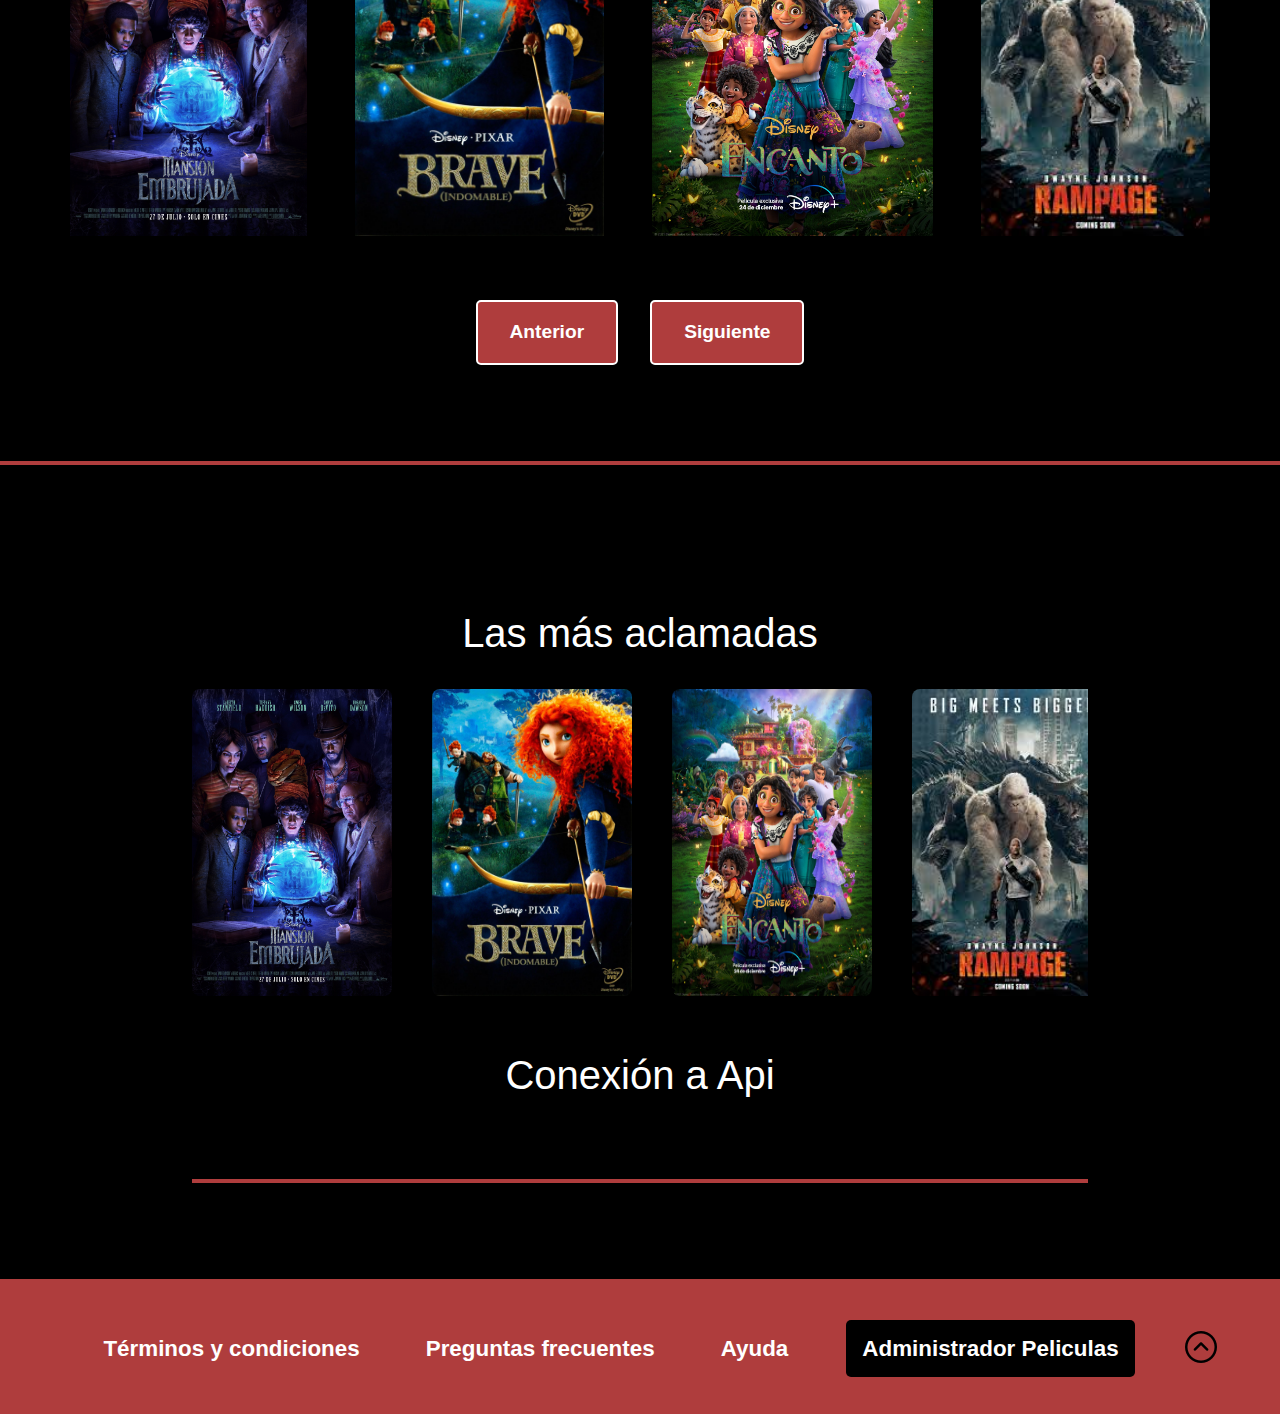
==== commit 3f57df98: "agrego javascript, conexion a api y modificaciones en inicio sesion" ====
--- a/Entrega_Front/index.html
+++ b/Entrega_Front/index.html
@@ -32,6 +32,7 @@
             <li class="lista"><a class="linkNav" href="#tendencias">Tendencias</a></li>
             <li class="lista"><a class="linkNav" href="pages/registro.html">Registrarse</a></li>
             <li class="lista"><a class="linkNav iniciarSesion" href="pages/inicio_sesion.html">Iniciar Sesión</a></li>
+            <li class="lista"><a class="linkNav" href="#api">Conexión Api</a></li>
         </ul>
     </nav>
     <main  id="main"  class="main">
@@ -285,7 +286,15 @@
                     <img src="img/peliculaEncanto.jpeg" alt="Película 3">
                 </div>
             </div>
-        </section>
+            
+        
+            <div id="api" class="api-section">
+                <h2 class="api-title">Conexión a Api</h2>
+                <div id="api-content" class="api-content">
+                    <!-- Aquí se mostrarán los datos de la API -->
+                </div>
+            </div>
+            
 </main>
 <footer class="footer">
    
@@ -300,7 +309,7 @@
         </a>
 </footer>
 
-
+<script src="js/api.js"  ></script>
 </body>
 
 </html>--- a/Entrega_Front/styles/style.css
+++ b/Entrega_Front/styles/style.css
@@ -400,6 +400,80 @@
     border-radius: 10px; /* Borde redondeado de la barra */
    /* border: 2px solid black; /* Borde de la barra */
 }
+
+/*----------------------seccion api---------------------------*/
+
+.api-section {
+    background-color: black;
+    color: white;
+    padding: 3rem 1rem;
+    display: flex;
+    flex-direction: column;
+    justify-content: center;
+    align-items: center;
+   
+    border-bottom: solid 4px rgb(175, 61, 61);
+}
+
+.api-title {
+    font-size: 2.5rem;
+    font-weight: 400;
+    margin-bottom: 2rem;
+    text-align: center;
+}
+
+.api-content {
+    display: flex;
+    flex-direction: column;
+    align-items: center;
+    text-align: center;
+}
+
+.api-card {
+    background-color: #181419;
+    border-radius: 10px;
+    padding: 2rem;
+    margin: 1rem;
+    width: 90%;
+    max-width: 600px;
+    transition: transform 0.3s, box-shadow 0.3s;
+}
+
+.api-card:hover {
+    transform: scale(1.05);
+    box-shadow: 0 0 15px rgba(255, 255, 255, 0.3);
+}
+
+.api-card-title {
+    font-size: 1.8rem;
+    font-weight: 700;
+    margin-bottom: 1rem;
+}
+
+.api-card-text {
+    font-size: 1.2rem;
+    font-weight: 400;
+    margin-bottom: 1rem;
+}
+
+.api-button {
+    background-color: rgb(175, 61, 61);
+    color: white;
+    padding: 0.8rem 1.5rem;
+    border-radius: 5px;
+    font-size: 1rem;
+    font-weight: 700;
+    text-decoration: none;
+    transition: transform 0.3s, box-shadow 0.3s;
+}
+
+.api-button:hover {
+    transform: scale(0.95);
+    box-shadow: 0 0 10px rgba(255, 255, 255, 0.3);
+}
+
+
+/*----------------------------------footer---------------------------*/
 
 footer{
     display: flex;
@@ -869,6 +943,11 @@
         padding: 5px;
         text-align: center;
     }
+    .api-card {
+        width: 100%;
+    }
+
+
 }
 
    
